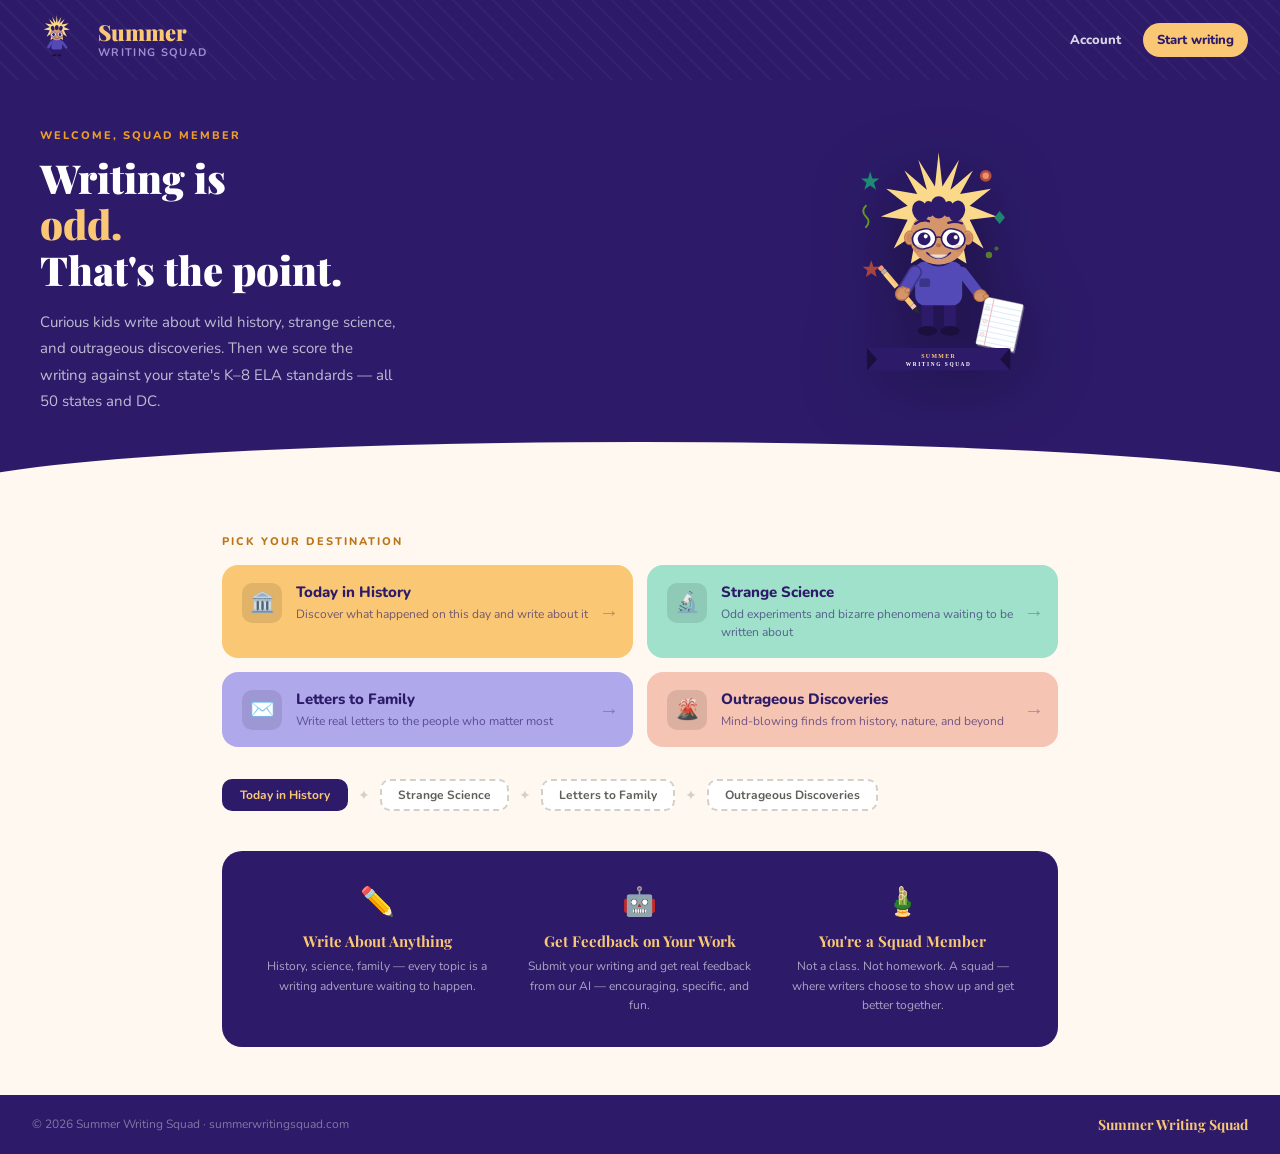
==== index.html @ 01edeeb4 "Add K-8 state ELA writing coach with scoring and subscriptions Rebuild the missing standards compila" ====
<!DOCTYPE html>
<html lang="en">
<head>
  <meta charset="UTF-8">
  <meta name="viewport" content="width=device-width, initial-scale=1.0">
  <title>Summer Writing Squad</title>
  <link href="https://fonts.googleapis.com/css2?family=Playfair+Display:wght@700;900&family=Nunito:wght@400;600;700;800&display=swap" rel="stylesheet">
  <style>

    *, *::before, *::after { box-sizing: border-box; margin: 0; padding: 0; }

    :root {
      --purple-deep:   #2D1B69;
      --purple-mid:    #534AB7;
      --purple-dark:   #3C3489;
      --purple-darker: #1a0f3d;
      --gold-light:    #FAD98A;
      --gold-mid:      #FAC775;
      --gold-dark:     #EF9F27;
      --gold-deeper:   #BA7517;
      --teal:          #9FE1CB;
      --coral:         #F5C4B3;
      --page-bg:       #FFF8F0;
      --border:        #D3D1C7;
    }

    html { scroll-behavior: smooth; }

    body {
      font-family: 'Nunito', sans-serif;
      background: var(--page-bg);
      min-height: 100vh;
      color: var(--purple-deep);
    }

    /* HEADER */
    header {
      background: var(--purple-deep);
      padding: 0 2rem;
      display: flex;
      align-items: center;
      justify-content: space-between;
      height: 80px;
      position: sticky;
      top: 0;
      z-index: 100;
      overflow: hidden;
    }
    header::before {
      content: '';
      position: absolute;
      inset: 0;
      background: repeating-linear-gradient(45deg, transparent, transparent 12px, rgba(255,255,255,0.03) 12px, rgba(255,255,255,0.03) 14px);
      pointer-events: none;
    }
    .header-brand { display: flex; align-items: center; gap: 14px; z-index: 1; text-decoration: none; }
    .header-logo-wrap { width: 52px; height: 52px; flex-shrink: 0; }
    .brand-name { font-family: 'Playfair Display', serif; font-size: 22px; font-weight: 900; color: var(--gold-mid); line-height: 1.1; }
    .brand-sub { font-size: 11px; font-weight: 700; color: #9F8FD4; letter-spacing: 0.12em; text-transform: uppercase; }
    .header-tagline { font-size: 17px; color: rgba(255,255,255,0.55); font-style: italic; z-index: 1; }
    .header-nav { display: flex; gap: 8px; align-items: center; z-index: 1; flex-wrap: wrap; justify-content: flex-end; }
    .header-nav a { font-size: 13px; font-weight: 800; text-decoration: none; color: rgba(255,255,255,0.82); padding: 8px 14px; border-radius: 999px; }
    .header-nav .btn-gold { background: var(--gold-mid); color: var(--purple-deep); }

    /* HERO */
    .hero { display: grid; grid-template-columns: 1fr 1fr; min-height: 340px; background: var(--purple-deep); position: relative; }
    .hero::after { content: ''; position: absolute; bottom: 0; left: 0; right: 0; height: 52px; background: var(--page-bg); clip-path: ellipse(55% 100% at 50% 100%); }
    .hero-left { padding: 3rem 2rem 5rem 2.5rem; display: flex; flex-direction: column; justify-content: center; }
    .hero-eyebrow { font-size: 11px; font-weight: 800; letter-spacing: 0.18em; color: var(--gold-dark); text-transform: uppercase; margin-bottom: 12px; animation: fadeUp 0.6s ease both; }
    .hero-headline { font-family: 'Playfair Display', serif; font-size: 40px; font-weight: 900; color: #fff; line-height: 1.15; margin-bottom: 16px; animation: fadeUp 0.6s 0.1s ease both; }
    .hero-headline span { color: var(--gold-mid); }
    .hero-body { font-size: 15px; color: rgba(255,255,255,0.7); line-height: 1.75; max-width: 360px; animation: fadeUp 0.6s 0.2s ease both; }
    .hero-right { display: flex; align-items: center; justify-content: center; padding: 2rem 2rem 5rem 0; }
    .hero-logo-big { width: 230px; height: 230px; filter: drop-shadow(0 10px 36px rgba(0,0,0,0.4)); animation: float 4s ease-in-out infinite, fadeIn 0.8s 0.3s ease both; }

    @keyframes float { 0%, 100% { transform: translateY(0px); } 50% { transform: translateY(-12px); } }
    @keyframes fadeUp { from { opacity: 0; transform: translateY(16px); } to { opacity: 1; transform: translateY(0); } }
    @keyframes fadeIn { from { opacity: 0; } to { opacity: 1; } }

    /* DESTINATION BUTTONS */
    .nav-section { padding: 2.5rem 2rem 0; max-width: 900px; margin: 0 auto; }
    .nav-label { font-size: 11px; font-weight: 800; letter-spacing: 0.18em; color: var(--gold-deeper); text-transform: uppercase; margin-bottom: 1rem; }
    .nav-grid { display: grid; grid-template-columns: repeat(2, 1fr); gap: 14px; }
    .nav-btn { display: flex; align-items: flex-start; gap: 14px; padding: 1.1rem 2.5rem 1.1rem 1.25rem; border-radius: 16px; border: none; cursor: pointer; text-align: left; transition: transform 0.15s ease, box-shadow 0.15s ease; position: relative; overflow: hidden; text-decoration: none; }
    .nav-btn:hover { transform: translateY(-4px); box-shadow: 0 10px 28px rgba(0,0,0,0.13); }
    .nav-btn:active { transform: translateY(-1px); }
    .btn-history     { background: var(--gold-mid); }
    .btn-science     { background: var(--teal); }
    .btn-letters     { background: #AFA9EC; }
    .btn-discoveries { background: var(--coral); }
    .btn-icon { width: 40px; height: 40px; border-radius: 10px; display: flex; align-items: center; justify-content: center; flex-shrink: 0; font-size: 20px; background: rgba(0,0,0,0.1); }
    .btn-title { font-size: 15px; font-weight: 800; color: var(--purple-deep); line-height: 1.2; margin-bottom: 4px; }
    .btn-desc { font-size: 12px; color: rgba(45,27,105,0.65); line-height: 1.5; }
    .btn-arrow { position: absolute; right: 14px; top: 50%; transform: translateY(-50%); font-size: 20px; color: rgba(45,27,105,0.35); transition: right 0.15s ease, color 0.15s ease; }
    .nav-btn:hover .btn-arrow { right: 10px; color: rgba(45,27,105,0.7); }

    /* TOPIC TAGS */
    .doodle-strip { max-width: 900px; margin: 2rem auto 0; padding: 0 2rem; display: flex; gap: 10px; align-items: center; flex-wrap: wrap; }
    .doodle-tag { background: white; border: 2px dashed var(--border); border-radius: 10px; padding: 6px 16px; font-size: 12px; font-weight: 700; color: #5F5E5A; white-space: nowrap; cursor: pointer; transition: all 0.15s ease; text-decoration: none; }
    .doodle-tag:hover, .doodle-tag.active { background: var(--purple-deep); color: var(--gold-mid); border-color: var(--purple-deep); }
    .doodle-divider { font-size: 14px; color: var(--border); flex-shrink: 0; }

    /* ABOUT STRIP */
    .about-strip { max-width: 900px; margin: 2.5rem auto 0; padding: 0 2rem; }
    .about-card { background: var(--purple-deep); border-radius: 20px; padding: 2rem 2.5rem; display: grid; grid-template-columns: 1fr 1fr 1fr; gap: 2rem; }
    .about-item { text-align: center; }
    .about-icon { font-size: 28px; margin-bottom: 10px; }
    .about-title { font-family: 'Playfair Display', serif; font-size: 15px; font-weight: 700; color: var(--gold-mid); margin-bottom: 6px; }
    .about-desc { font-size: 12px; color: rgba(255,255,255,0.6); line-height: 1.6; }

    /* FOOTER */
    footer { margin-top: 3rem; background: var(--purple-deep); padding: 1.25rem 2rem; display: flex; align-items: center; justify-content: space-between; flex-wrap: wrap; gap: 8px; }
    .footer-text { font-size: 12px; color: rgba(255,255,255,0.4); }
    .footer-brand { font-family: 'Playfair Display', serif; font-size: 14px; color: var(--gold-mid); font-weight: 700; }

    /* RESPONSIVE */
    @media (max-width: 640px) {
      .hero { grid-template-columns: 1fr; }
      .hero-right { display: none; }
      .hero-headline { font-size: 30px; }
      .nav-grid { grid-template-columns: 1fr; }
      .about-card { grid-template-columns: 1fr; gap: 1.5rem; }
      .header-tagline { display: none; }
      .header-nav a:not(.btn-gold) { display: none; }
    }

  </style>
</head>
<body>

  <!-- HEADER -->
  <header>
    <a class="header-brand" href="index.html">
      <div class="header-logo-wrap">
        <svg viewBox="0 0 320 430" xmlns="http://www.w3.org/2000/svg" width="52" height="52">
          <polygon points="150,8 157,72 188,22 172,78 214,42 190,86 248,76 208,108 258,128 208,134 234,188 192,160 202,216 150,184 98,216 108,160 66,188 92,134 42,128 92,108 52,76 110,86 86,42 128,78 112,22 143,72" fill="#FAD98A"/>
          <rect x="118" y="286" width="22" height="54" rx="10" fill="#2D1B69"/>
          <rect x="160" y="286" width="22" height="54" rx="10" fill="#2D1B69"/>
          <ellipse cx="129" cy="342" rx="18" ry="9" fill="#1a0f3d"/>
          <ellipse cx="171" cy="342" rx="18" ry="9" fill="#1a0f3d"/>
          <rect x="106" y="212" width="88" height="82" rx="18" fill="#534AB7"/>
          <line x1="106" y1="232" x2="82" y2="272" stroke="#3C3489" stroke-width="26" stroke-linecap="round"/>
          <line x1="106" y1="232" x2="82" y2="272" stroke="#534AB7" stroke-width="20" stroke-linecap="round"/>
          <line x1="194" y1="232" x2="228" y2="276" stroke="#534AB7" stroke-width="20" stroke-linecap="round"/>
          <ellipse cx="150" cy="166" rx="54" ry="52" fill="#D4956A"/>
          <ellipse cx="116" cy="118" rx="15" ry="20" fill="#2D1B69" transform="rotate(-18 116 118)"/>
          <ellipse cx="150" cy="111" rx="16" ry="21" fill="#2D1B69"/>
          <ellipse cx="184" cy="118" rx="15" ry="20" fill="#2D1B69" transform="rotate(18 184 118)"/>
          <g transform="rotate(-13 122 166)"><rect x="100" y="152" width="44" height="36" rx="18" fill="white" stroke="#2D1B69" stroke-width="3"/><circle cx="122" cy="170" r="12" fill="#2D1B69"/></g>
          <g transform="rotate(13 178 166)"><rect x="156" y="152" width="44" height="36" rx="18" fill="white" stroke="#2D1B69" stroke-width="3"/><circle cx="178" cy="170" r="12" fill="#2D1B69"/></g>
          <path d="M128 196 Q150 216 172 196" stroke="#2D1B69" stroke-width="3" fill="none" stroke-linecap="round"/>
        </svg>
      </div>
      <div>
        <div class="brand-name"><span style="color:#FAC775;">Summer</span></div>
        <div class="brand-sub">Writing Squad</div>
      </div>
    </a>
    <nav class="header-nav">
      <a href="account.html">Account</a>
      <a class="btn-gold" href="write.html">Start writing</a>
    </nav>
  </header>

  <!-- HERO -->
  <section class="hero">
    <div class="hero-left">
      <div class="hero-eyebrow">Welcome, squad member</div>
      <h1 class="hero-headline">Writing is<br><span>odd.</span><br>That's the point.</h1>
      <p class="hero-body">Curious kids write about wild history, strange science, and outrageous discoveries. Then we score the writing against your state's K–8 ELA standards — all 50 states and DC.</p>
    </div>
    <div class="hero-right">
      <svg class="hero-logo-big" viewBox="0 0 320 430" xmlns="http://www.w3.org/2000/svg">
        <polygon points="150,8 157,72 188,22 172,78 214,42 190,86 248,76 208,108 258,128 208,134 234,188 192,160 202,216 150,184 98,216 108,160 66,188 92,134 42,128 92,108 52,76 110,86 86,42 128,78 112,22 143,72" fill="#FAD98A"/>
        <polygon points="22,44 26,57 39,57 29,65 33,78 22,70 11,78 15,65 5,57 18,57" fill="#1D9E75" opacity="0.85"/>
        <circle cx="238" cy="52" r="11" fill="#D85A30" opacity="0.8"/>
        <circle cx="238" cy="52" r="6" fill="#F0997B" opacity="0.9"/>
        <path d="M14,148 Q24,138 14,128 Q4,118 14,108" stroke="#639922" stroke-width="3.5" fill="none" stroke-linecap="round"/>
        <polygon points="264,118 274,130 264,142 254,130" fill="#1D9E75" opacity="0.8"/>
        <circle cx="244" cy="200" r="6" fill="#639922" opacity="0.8"/>
        <circle cx="258" cy="188" r="4" fill="#639922" opacity="0.6"/>
        <polygon points="24,210 28,222 40,222 31,229 34,241 24,234 14,241 17,229 8,222 20,222" fill="#D85A30" opacity="0.7"/>
        <rect x="118" y="286" width="22" height="54" rx="10" fill="#2D1B69"/>
        <rect x="160" y="286" width="22" height="54" rx="10" fill="#2D1B69"/>
        <ellipse cx="129" cy="342" rx="18" ry="9" fill="#1a0f3d"/>
        <ellipse cx="171" cy="342" rx="18" ry="9" fill="#1a0f3d"/>
        <rect x="106" y="212" width="88" height="82" rx="18" fill="#534AB7"/>
        <path d="M130 214 Q150 226 170 214" stroke="#2D1B69" stroke-width="3" fill="none" stroke-linecap="round"/>
        <rect x="114" y="244" width="20" height="16" rx="4" fill="#3C3489"/>
        <line x1="106" y1="232" x2="82" y2="272" stroke="#3C3489" stroke-width="26" stroke-linecap="round"/>
        <line x1="106" y1="232" x2="82" y2="272" stroke="#534AB7" stroke-width="20" stroke-linecap="round"/>
        <g transform="translate(82, 272) rotate(-40)">
          <rect x="-5" y="-66" width="10" height="9" rx="3" fill="#F0997B"/>
          <rect x="-5" y="-57" width="10" height="7" rx="1" fill="#B4B2A9"/>
          <rect x="-5" y="-50" width="10" height="34" rx="1" fill="#FAC775"/>
          <rect x="-3.5" y="-48" width="3" height="30" rx="1.5" fill="white" opacity="0.25"/>
          <rect x="-5" y="12" width="10" height="16" rx="1" fill="#FAC775"/>
          <rect x="-5" y="28" width="10" height="8" rx="1" fill="#F5C4B3"/>
          <polygon points="-5,36 5,36 0,50" fill="#2C2C2A"/>
        </g>
        <g transform="translate(82, 272) rotate(-40)">
          <ellipse cx="0" cy="0" rx="13" ry="12" fill="#D4956A" stroke="#B87040" stroke-width="2.5"/>
          <path d="M-8 -6 Q0 -11 8 -6" stroke="#B87040" stroke-width="1.5" fill="none" stroke-linecap="round" opacity="0.6"/>
          <ellipse cx="11" cy="2" rx="5" ry="4" fill="#D4956A" stroke="#B87040" stroke-width="1.5"/>
        </g>
        <line x1="194" y1="232" x2="228" y2="276" stroke="#534AB7" stroke-width="20" stroke-linecap="round"/>
        <g transform="translate(238, 278) rotate(12)">
          <rect x="3" y="3" width="72" height="90" rx="2" fill="#C8C8C8" opacity="0.35"/>
          <rect x="0" y="0" width="72" height="90" rx="2" fill="white" stroke="#D3D1C7" stroke-width="0.8"/>
          <line x1="16" y1="0" x2="16" y2="90" stroke="#F4A0B0" stroke-width="1.4"/>
          <line x1="0" y1="13" x2="72" y2="13" stroke="#B5D4F4" stroke-width="0.85"/>
          <line x1="0" y1="23" x2="72" y2="23" stroke="#B5D4F4" stroke-width="0.85"/>
          <line x1="0" y1="33" x2="72" y2="33" stroke="#B5D4F4" stroke-width="0.85"/>
          <line x1="0" y1="43" x2="72" y2="43" stroke="#B5D4F4" stroke-width="0.85"/>
          <line x1="0" y1="53" x2="72" y2="53" stroke="#B5D4F4" stroke-width="0.85"/>
          <line x1="0" y1="63" x2="72" y2="63" stroke="#B5D4F4" stroke-width="0.85"/>
          <line x1="0" y1="73" x2="72" y2="73" stroke="#B5D4F4" stroke-width="0.85"/>
          <line x1="0" y1="83" x2="72" y2="83" stroke="#B5D4F4" stroke-width="0.85"/>
          <circle cx="8" cy="20" r="4" fill="#F1EFE8" stroke="#D3D1C7" stroke-width="0.8"/>
          <circle cx="8" cy="45" r="4" fill="#F1EFE8" stroke="#D3D1C7" stroke-width="0.8"/>
          <circle cx="8" cy="70" r="4" fill="#F1EFE8" stroke="#D3D1C7" stroke-width="0.8"/>
        </g>
        <g transform="translate(228, 276) rotate(-10)">
          <ellipse cx="0" cy="0" rx="12" ry="11" fill="#D4956A" stroke="#B87040" stroke-width="2"/>
          <path d="M-7 -5 Q0 -10 7 -5" stroke="#B87040" stroke-width="1.2" fill="none" stroke-linecap="round" opacity="0.55"/>
          <ellipse cx="10" cy="3" rx="5" ry="4" fill="#D4956A" stroke="#B87040" stroke-width="1.5"/>
        </g>
        <ellipse cx="150" cy="166" rx="54" ry="52" fill="#D4956A"/>
        <ellipse cx="96" cy="168" rx="10" ry="13" fill="#D4956A" stroke="#B87040" stroke-width="1.5"/>
        <ellipse cx="96" cy="168" rx="6" ry="8" fill="#C07850" opacity="0.5"/>
        <ellipse cx="204" cy="168" rx="10" ry="13" fill="#D4956A" stroke="#B87040" stroke-width="1.5"/>
        <ellipse cx="204" cy="168" rx="6" ry="8" fill="#C07850" opacity="0.5"/>
        <ellipse cx="116" cy="118" rx="15" ry="20" fill="#2D1B69" transform="rotate(-18 116 118)"/>
        <ellipse cx="150" cy="111" rx="16" ry="21" fill="#2D1B69"/>
        <ellipse cx="184" cy="118" rx="15" ry="20" fill="#2D1B69" transform="rotate(18 184 118)"/>
        <ellipse cx="132" cy="114" rx="10" ry="15" fill="#2D1B69" transform="rotate(-8 132 114)"/>
        <ellipse cx="168" cy="114" rx="10" ry="15" fill="#2D1B69" transform="rotate(8 168 114)"/>
        <path d="M106 142 Q120 132 132 137" stroke="#2D1B69" stroke-width="4" fill="none" stroke-linecap="round"/>
        <path d="M168 140 Q182 136 194 141" stroke="#2D1B69" stroke-width="4" fill="none" stroke-linecap="round"/>
        <g transform="rotate(-13 122 166)">
          <rect x="100" y="152" width="44" height="36" rx="18" fill="white" stroke="#2D1B69" stroke-width="3"/>
          <circle cx="122" cy="170" r="12" fill="#2D1B69"/>
          <circle cx="126" cy="166" r="3.8" fill="white"/>
        </g>
        <g transform="rotate(13 178 166)">
          <rect x="156" y="152" width="44" height="36" rx="18" fill="white" stroke="#2D1B69" stroke-width="3"/>
          <circle cx="178" cy="170" r="12" fill="#2D1B69"/>
          <circle cx="182" cy="166" r="3.8" fill="white"/>
        </g>
        <path d="M144 168 Q150 165 156 168" stroke="#2D1B69" stroke-width="2.8" fill="none"/>
        <ellipse cx="150" cy="182" rx="5" ry="4" fill="#B87040"/>
        <path d="M128 196 Q150 216 172 196" stroke="#2D1B69" stroke-width="3" fill="none" stroke-linecap="round"/>
        <path d="M132 199 Q150 214 168 199" fill="white" opacity="0.7"/>
        <ellipse cx="112" cy="188" rx="10" ry="7" fill="#C07850" opacity="0.3"/>
        <ellipse cx="188" cy="188" rx="10" ry="7" fill="#C07850" opacity="0.3"/>
        <rect x="16" y="374" width="268" height="42" rx="5" fill="#2D1B69"/>
        <polygon points="16,374 35,395 16,416" fill="#1a0f3d"/>
        <polygon points="284,374 265,395 284,416" fill="#1a0f3d"/>
        <text text-anchor="middle" font-family="Georgia, serif" font-size="11" font-weight="700" letter-spacing="2.5">
          <tspan x="150" y="392" fill="#FAC775">SUMMER</tspan>
        </text>
        <text x="150" y="408" text-anchor="middle" font-family="Georgia, serif" font-size="10" font-weight="700" fill="white" letter-spacing="3">WRITING SQUAD</text>
      </svg>
    </div>
  </section>

  <!-- DESTINATION BUTTONS -->
  <section class="nav-section">
    <div class="nav-label">Pick your destination</div>
    <div class="nav-grid">

      <a href="history.html" class="nav-btn btn-history">
        <div class="btn-icon">&#127963;&#65039;</div>
        <div>
          <div class="btn-title">Today in History</div>
          <div class="btn-desc">Discover what happened on this day and write about it</div>
        </div>
        <span class="btn-arrow">&#8594;</span>
      </a>

      <a href="science.html" class="nav-btn btn-science">
        <div class="btn-icon">&#128300;</div>
        <div>
          <div class="btn-title">Strange Science</div>
          <div class="btn-desc">Odd experiments and bizarre phenomena waiting to be written about</div>
        </div>
        <span class="btn-arrow">&#8594;</span>
      </a>

      <a href="letters.html" class="nav-btn btn-letters">
        <div class="btn-icon">&#9993;&#65039;</div>
        <div>
          <div class="btn-title">Letters to Family</div>
          <div class="btn-desc">Write real letters to the people who matter most</div>
        </div>
        <span class="btn-arrow">&#8594;</span>
      </a>

      <a href="discoveries.html" class="nav-btn btn-discoveries">
        <div class="btn-icon">&#127755;</div>
        <div>
          <div class="btn-title">Outrageous Discoveries</div>
          <div class="btn-desc">Mind-blowing finds from history, nature, and beyond</div>
        </div>
        <span class="btn-arrow">&#8594;</span>
      </a>

    </div>
  </section>

  <!-- TOPIC TAGS -->
  <div class="doodle-strip">
    <a class="doodle-tag active" href="history.html">Today in History</a>
    <div class="doodle-divider">&#10022;</div>
    <a class="doodle-tag" href="science.html">Strange Science</a>
    <div class="doodle-divider">&#10022;</div>
    <a class="doodle-tag" href="letters.html">Letters to Family</a>
    <div class="doodle-divider">&#10022;</div>
    <a class="doodle-tag" href="discoveries.html">Outrageous Discoveries</a>
  </div>

  <!-- ABOUT STRIP -->
  <div class="about-strip">
    <div class="about-card">
      <div class="about-item">
        <div class="about-icon">&#9999;&#65039;</div>
        <div class="about-title">Write About Anything</div>
        <div class="about-desc">History, science, family — every topic is a writing adventure waiting to happen.</div>
      </div>
      <div class="about-item">
        <div class="about-icon">&#129302;</div>
        <div class="about-title">Get Feedback on Your Work</div>
        <div class="about-desc">Submit your writing and get real feedback from our AI — encouraging, specific, and fun.</div>
      </div>
      <div class="about-item">
        <div class="about-icon">&#127885;</div>
        <div class="about-title">You're a Squad Member</div>
        <div class="about-desc">Not a class. Not homework. A squad — where writers choose to show up and get better together.</div>
      </div>
    </div>
  </div>

  <!-- FOOTER -->
  <footer>
    <div class="footer-text">&#169; 2026 Summer Writing Squad &middot; summerwritingsquad.com</div>
    <div class="footer-brand"><span style="color:#FAC775;">Summer</span> Writing Squad</div>
  </footer>

  <script>
    document.querySelectorAll('.doodle-tag').forEach(function(tag) {
      tag.addEventListener('click', function() {
        document.querySelectorAll('.doodle-tag').forEach(function(t) { t.classList.remove('active'); });
        tag.classList.add('active');
      });
    });
  </script>

</body>
</html>
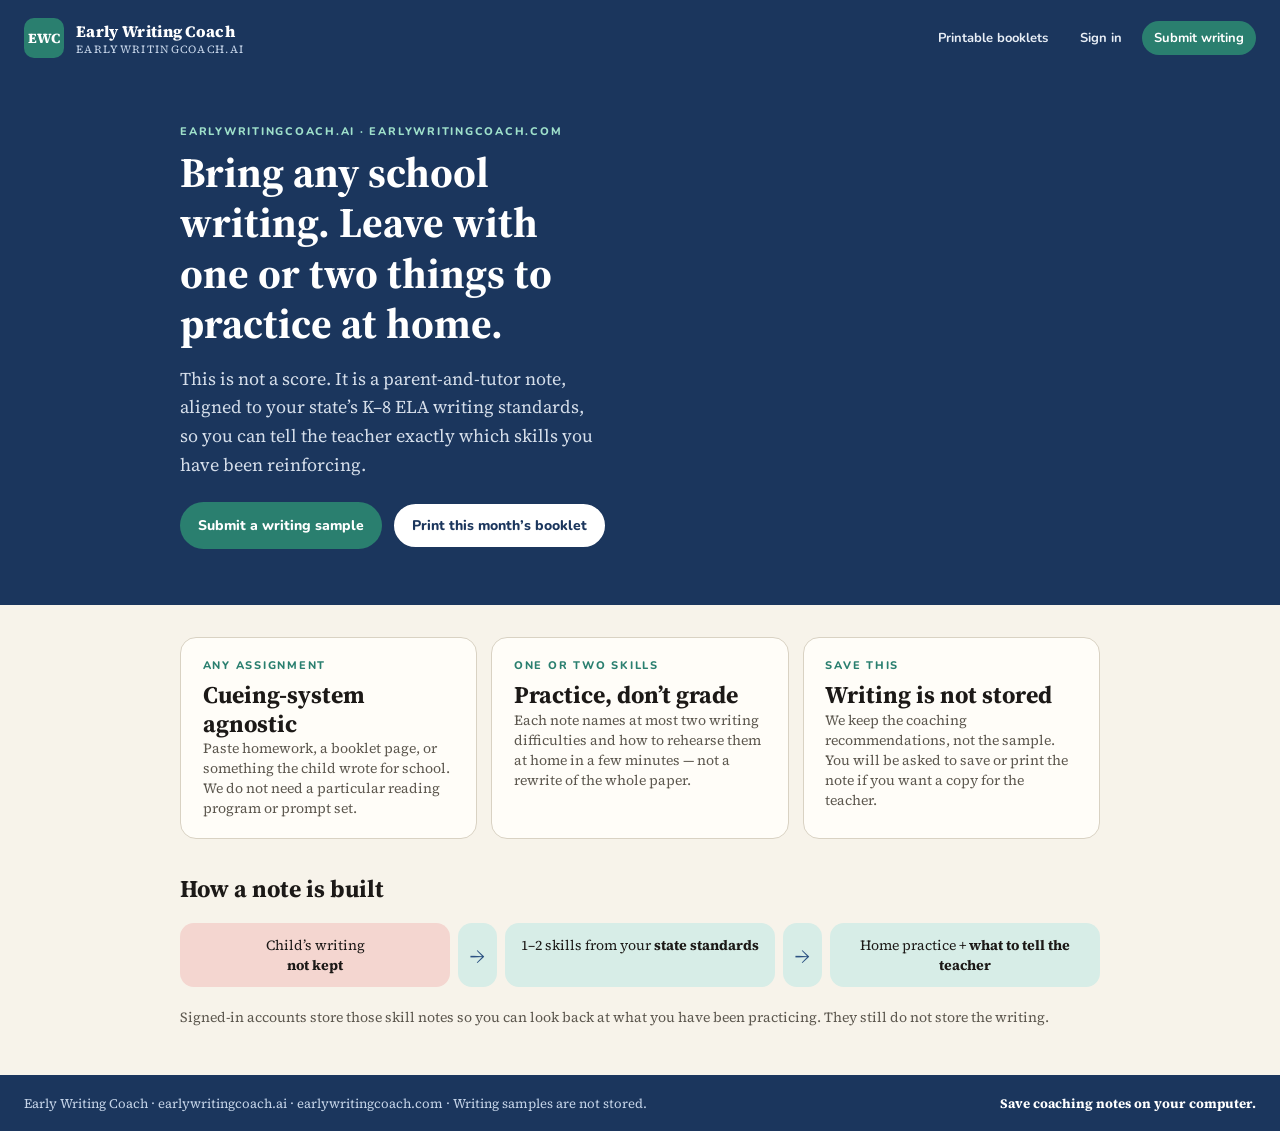
==== commit 7cd0696e: "Rebrand as Early Writing Coach with save cues, no scoring, no stored writing Parents submit any scho" ====
--- a/index.html
+++ b/index.html
@@ -3,357 +3,52 @@
 <head>
   <meta charset="UTF-8">
   <meta name="viewport" content="width=device-width, initial-scale=1.0">
-  <title>Summer Writing Squad</title>
-  <link href="https://fonts.googleapis.com/css2?family=Playfair+Display:wght@700;900&family=Nunito:wght@400;600;700;800&display=swap" rel="stylesheet">
-  <style>
-
-    *, *::before, *::after { box-sizing: border-box; margin: 0; padding: 0; }
-
-    :root {
-      --purple-deep:   #2D1B69;
-      --purple-mid:    #534AB7;
-      --purple-dark:   #3C3489;
-      --purple-darker: #1a0f3d;
-      --gold-light:    #FAD98A;
-      --gold-mid:      #FAC775;
-      --gold-dark:     #EF9F27;
-      --gold-deeper:   #BA7517;
-      --teal:          #9FE1CB;
-      --coral:         #F5C4B3;
-      --page-bg:       #FFF8F0;
-      --border:        #D3D1C7;
-    }
-
-    html { scroll-behavior: smooth; }
-
-    body {
-      font-family: 'Nunito', sans-serif;
-      background: var(--page-bg);
-      min-height: 100vh;
-      color: var(--purple-deep);
-    }
-
-    /* HEADER */
-    header {
-      background: var(--purple-deep);
-      padding: 0 2rem;
-      display: flex;
-      align-items: center;
-      justify-content: space-between;
-      height: 80px;
-      position: sticky;
-      top: 0;
-      z-index: 100;
-      overflow: hidden;
-    }
-    header::before {
-      content: '';
-      position: absolute;
-      inset: 0;
-      background: repeating-linear-gradient(45deg, transparent, transparent 12px, rgba(255,255,255,0.03) 12px, rgba(255,255,255,0.03) 14px);
-      pointer-events: none;
-    }
-    .header-brand { display: flex; align-items: center; gap: 14px; z-index: 1; text-decoration: none; }
-    .header-logo-wrap { width: 52px; height: 52px; flex-shrink: 0; }
-    .brand-name { font-family: 'Playfair Display', serif; font-size: 22px; font-weight: 900; color: var(--gold-mid); line-height: 1.1; }
-    .brand-sub { font-size: 11px; font-weight: 700; color: #9F8FD4; letter-spacing: 0.12em; text-transform: uppercase; }
-    .header-tagline { font-size: 17px; color: rgba(255,255,255,0.55); font-style: italic; z-index: 1; }
-    .header-nav { display: flex; gap: 8px; align-items: center; z-index: 1; flex-wrap: wrap; justify-content: flex-end; }
-    .header-nav a { font-size: 13px; font-weight: 800; text-decoration: none; color: rgba(255,255,255,0.82); padding: 8px 14px; border-radius: 999px; }
-    .header-nav .btn-gold { background: var(--gold-mid); color: var(--purple-deep); }
-
-    /* HERO */
-    .hero { display: grid; grid-template-columns: 1fr 1fr; min-height: 340px; background: var(--purple-deep); position: relative; }
-    .hero::after { content: ''; position: absolute; bottom: 0; left: 0; right: 0; height: 52px; background: var(--page-bg); clip-path: ellipse(55% 100% at 50% 100%); }
-    .hero-left { padding: 3rem 2rem 5rem 2.5rem; display: flex; flex-direction: column; justify-content: center; }
-    .hero-eyebrow { font-size: 11px; font-weight: 800; letter-spacing: 0.18em; color: var(--gold-dark); text-transform: uppercase; margin-bottom: 12px; animation: fadeUp 0.6s ease both; }
-    .hero-headline { font-family: 'Playfair Display', serif; font-size: 40px; font-weight: 900; color: #fff; line-height: 1.15; margin-bottom: 16px; animation: fadeUp 0.6s 0.1s ease both; }
-    .hero-headline span { color: var(--gold-mid); }
-    .hero-body { font-size: 15px; color: rgba(255,255,255,0.7); line-height: 1.75; max-width: 360px; animation: fadeUp 0.6s 0.2s ease both; }
-    .hero-right { display: flex; align-items: center; justify-content: center; padding: 2rem 2rem 5rem 0; }
-    .hero-logo-big { width: 230px; height: 230px; filter: drop-shadow(0 10px 36px rgba(0,0,0,0.4)); animation: float 4s ease-in-out infinite, fadeIn 0.8s 0.3s ease both; }
-
-    @keyframes float { 0%, 100% { transform: translateY(0px); } 50% { transform: translateY(-12px); } }
-    @keyframes fadeUp { from { opacity: 0; transform: translateY(16px); } to { opacity: 1; transform: translateY(0); } }
-    @keyframes fadeIn { from { opacity: 0; } to { opacity: 1; } }
-
-    /* DESTINATION BUTTONS */
-    .nav-section { padding: 2.5rem 2rem 0; max-width: 900px; margin: 0 auto; }
-    .nav-label { font-size: 11px; font-weight: 800; letter-spacing: 0.18em; color: var(--gold-deeper); text-transform: uppercase; margin-bottom: 1rem; }
-    .nav-grid { display: grid; grid-template-columns: repeat(2, 1fr); gap: 14px; }
-    .nav-btn { display: flex; align-items: flex-start; gap: 14px; padding: 1.1rem 2.5rem 1.1rem 1.25rem; border-radius: 16px; border: none; cursor: pointer; text-align: left; transition: transform 0.15s ease, box-shadow 0.15s ease; position: relative; overflow: hidden; text-decoration: none; }
-    .nav-btn:hover { transform: translateY(-4px); box-shadow: 0 10px 28px rgba(0,0,0,0.13); }
-    .nav-btn:active { transform: translateY(-1px); }
-    .btn-history     { background: var(--gold-mid); }
-    .btn-science     { background: var(--teal); }
-    .btn-letters     { background: #AFA9EC; }
-    .btn-discoveries { background: var(--coral); }
-    .btn-icon { width: 40px; height: 40px; border-radius: 10px; display: flex; align-items: center; justify-content: center; flex-shrink: 0; font-size: 20px; background: rgba(0,0,0,0.1); }
-    .btn-title { font-size: 15px; font-weight: 800; color: var(--purple-deep); line-height: 1.2; margin-bottom: 4px; }
-    .btn-desc { font-size: 12px; color: rgba(45,27,105,0.65); line-height: 1.5; }
-    .btn-arrow { position: absolute; right: 14px; top: 50%; transform: translateY(-50%); font-size: 20px; color: rgba(45,27,105,0.35); transition: right 0.15s ease, color 0.15s ease; }
-    .nav-btn:hover .btn-arrow { right: 10px; color: rgba(45,27,105,0.7); }
-
-    /* TOPIC TAGS */
-    .doodle-strip { max-width: 900px; margin: 2rem auto 0; padding: 0 2rem; display: flex; gap: 10px; align-items: center; flex-wrap: wrap; }
-    .doodle-tag { background: white; border: 2px dashed var(--border); border-radius: 10px; padding: 6px 16px; font-size: 12px; font-weight: 700; color: #5F5E5A; white-space: nowrap; cursor: pointer; transition: all 0.15s ease; text-decoration: none; }
-    .doodle-tag:hover, .doodle-tag.active { background: var(--purple-deep); color: var(--gold-mid); border-color: var(--purple-deep); }
-    .doodle-divider { font-size: 14px; color: var(--border); flex-shrink: 0; }
-
-    /* ABOUT STRIP */
-    .about-strip { max-width: 900px; margin: 2.5rem auto 0; padding: 0 2rem; }
-    .about-card { background: var(--purple-deep); border-radius: 20px; padding: 2rem 2.5rem; display: grid; grid-template-columns: 1fr 1fr 1fr; gap: 2rem; }
-    .about-item { text-align: center; }
-    .about-icon { font-size: 28px; margin-bottom: 10px; }
-    .about-title { font-family: 'Playfair Display', serif; font-size: 15px; font-weight: 700; color: var(--gold-mid); margin-bottom: 6px; }
-    .about-desc { font-size: 12px; color: rgba(255,255,255,0.6); line-height: 1.6; }
-
-    /* FOOTER */
-    footer { margin-top: 3rem; background: var(--purple-deep); padding: 1.25rem 2rem; display: flex; align-items: center; justify-content: space-between; flex-wrap: wrap; gap: 8px; }
-    .footer-text { font-size: 12px; color: rgba(255,255,255,0.4); }
-    .footer-brand { font-family: 'Playfair Display', serif; font-size: 14px; color: var(--gold-mid); font-weight: 700; }
-
-    /* RESPONSIVE */
-    @media (max-width: 640px) {
-      .hero { grid-template-columns: 1fr; }
-      .hero-right { display: none; }
-      .hero-headline { font-size: 30px; }
-      .nav-grid { grid-template-columns: 1fr; }
-      .about-card { grid-template-columns: 1fr; gap: 1.5rem; }
-      .header-tagline { display: none; }
-      .header-nav a:not(.btn-gold) { display: none; }
-    }
-
-  </style>
+  <title>Early Writing Coach</title>
+  <link href="https://fonts.googleapis.com/css2?family=Nunito:wght@600;700;800&family=Source+Serif+4:wght@600;700&display=swap" rel="stylesheet">
+  <link rel="stylesheet" href="assets/coach.css">
 </head>
 <body>
-
-  <!-- HEADER -->
-  <header>
-    <a class="header-brand" href="index.html">
-      <div class="header-logo-wrap">
-        <svg viewBox="0 0 320 430" xmlns="http://www.w3.org/2000/svg" width="52" height="52">
-          <polygon points="150,8 157,72 188,22 172,78 214,42 190,86 248,76 208,108 258,128 208,134 234,188 192,160 202,216 150,184 98,216 108,160 66,188 92,134 42,128 92,108 52,76 110,86 86,42 128,78 112,22 143,72" fill="#FAD98A"/>
-          <rect x="118" y="286" width="22" height="54" rx="10" fill="#2D1B69"/>
-          <rect x="160" y="286" width="22" height="54" rx="10" fill="#2D1B69"/>
-          <ellipse cx="129" cy="342" rx="18" ry="9" fill="#1a0f3d"/>
-          <ellipse cx="171" cy="342" rx="18" ry="9" fill="#1a0f3d"/>
-          <rect x="106" y="212" width="88" height="82" rx="18" fill="#534AB7"/>
-          <line x1="106" y1="232" x2="82" y2="272" stroke="#3C3489" stroke-width="26" stroke-linecap="round"/>
-          <line x1="106" y1="232" x2="82" y2="272" stroke="#534AB7" stroke-width="20" stroke-linecap="round"/>
-          <line x1="194" y1="232" x2="228" y2="276" stroke="#534AB7" stroke-width="20" stroke-linecap="round"/>
-          <ellipse cx="150" cy="166" rx="54" ry="52" fill="#D4956A"/>
-          <ellipse cx="116" cy="118" rx="15" ry="20" fill="#2D1B69" transform="rotate(-18 116 118)"/>
-          <ellipse cx="150" cy="111" rx="16" ry="21" fill="#2D1B69"/>
-          <ellipse cx="184" cy="118" rx="15" ry="20" fill="#2D1B69" transform="rotate(18 184 118)"/>
-          <g transform="rotate(-13 122 166)"><rect x="100" y="152" width="44" height="36" rx="18" fill="white" stroke="#2D1B69" stroke-width="3"/><circle cx="122" cy="170" r="12" fill="#2D1B69"/></g>
-          <g transform="rotate(13 178 166)"><rect x="156" y="152" width="44" height="36" rx="18" fill="white" stroke="#2D1B69" stroke-width="3"/><circle cx="178" cy="170" r="12" fill="#2D1B69"/></g>
-          <path d="M128 196 Q150 216 172 196" stroke="#2D1B69" stroke-width="3" fill="none" stroke-linecap="round"/>
-        </svg>
+  <header class="site-header" id="site-header"></header>
+  <section class="hero">
+    <div class="wrap">
+      <div class="kicker" style="color:#9FE1CB">earlywritingcoach.ai · earlywritingcoach.com</div>
+      <h1>Bring any school writing. Leave with one or two things to practice at home.</h1>
+      <p>This is not a score. It is a parent-and-tutor note, aligned to your state’s K–8 ELA writing standards, so you can tell the teacher exactly which skills you have been reinforcing.</p>
+      <div class="hero-actions">
+        <a class="btn btn-leaf" href="write.html">Submit a writing sample</a>
+        <a class="btn btn-secondary" href="booklets.html">Print this month’s booklet</a>
       </div>
-      <div>
-        <div class="brand-name"><span style="color:#FAC775;">Summer</span></div>
-        <div class="brand-sub">Writing Squad</div>
-      </div>
-    </a>
-    <nav class="header-nav">
-      <a href="account.html">Account</a>
-      <a class="btn-gold" href="write.html">Start writing</a>
-    </nav>
-  </header>
-
-  <!-- HERO -->
-  <section class="hero">
-    <div class="hero-left">
-      <div class="hero-eyebrow">Welcome, squad member</div>
-      <h1 class="hero-headline">Writing is<br><span>odd.</span><br>That's the point.</h1>
-      <p class="hero-body">Curious kids write about wild history, strange science, and outrageous discoveries. Then we score the writing against your state's K–8 ELA standards — all 50 states and DC.</p>
-    </div>
-    <div class="hero-right">
-      <svg class="hero-logo-big" viewBox="0 0 320 430" xmlns="http://www.w3.org/2000/svg">
-        <polygon points="150,8 157,72 188,22 172,78 214,42 190,86 248,76 208,108 258,128 208,134 234,188 192,160 202,216 150,184 98,216 108,160 66,188 92,134 42,128 92,108 52,76 110,86 86,42 128,78 112,22 143,72" fill="#FAD98A"/>
-        <polygon points="22,44 26,57 39,57 29,65 33,78 22,70 11,78 15,65 5,57 18,57" fill="#1D9E75" opacity="0.85"/>
-        <circle cx="238" cy="52" r="11" fill="#D85A30" opacity="0.8"/>
-        <circle cx="238" cy="52" r="6" fill="#F0997B" opacity="0.9"/>
-        <path d="M14,148 Q24,138 14,128 Q4,118 14,108" stroke="#639922" stroke-width="3.5" fill="none" stroke-linecap="round"/>
-        <polygon points="264,118 274,130 264,142 254,130" fill="#1D9E75" opacity="0.8"/>
-        <circle cx="244" cy="200" r="6" fill="#639922" opacity="0.8"/>
-        <circle cx="258" cy="188" r="4" fill="#639922" opacity="0.6"/>
-        <polygon points="24,210 28,222 40,222 31,229 34,241 24,234 14,241 17,229 8,222 20,222" fill="#D85A30" opacity="0.7"/>
-        <rect x="118" y="286" width="22" height="54" rx="10" fill="#2D1B69"/>
-        <rect x="160" y="286" width="22" height="54" rx="10" fill="#2D1B69"/>
-        <ellipse cx="129" cy="342" rx="18" ry="9" fill="#1a0f3d"/>
-        <ellipse cx="171" cy="342" rx="18" ry="9" fill="#1a0f3d"/>
-        <rect x="106" y="212" width="88" height="82" rx="18" fill="#534AB7"/>
-        <path d="M130 214 Q150 226 170 214" stroke="#2D1B69" stroke-width="3" fill="none" stroke-linecap="round"/>
-        <rect x="114" y="244" width="20" height="16" rx="4" fill="#3C3489"/>
-        <line x1="106" y1="232" x2="82" y2="272" stroke="#3C3489" stroke-width="26" stroke-linecap="round"/>
-        <line x1="106" y1="232" x2="82" y2="272" stroke="#534AB7" stroke-width="20" stroke-linecap="round"/>
-        <g transform="translate(82, 272) rotate(-40)">
-          <rect x="-5" y="-66" width="10" height="9" rx="3" fill="#F0997B"/>
-          <rect x="-5" y="-57" width="10" height="7" rx="1" fill="#B4B2A9"/>
-          <rect x="-5" y="-50" width="10" height="34" rx="1" fill="#FAC775"/>
-          <rect x="-3.5" y="-48" width="3" height="30" rx="1.5" fill="white" opacity="0.25"/>
-          <rect x="-5" y="12" width="10" height="16" rx="1" fill="#FAC775"/>
-          <rect x="-5" y="28" width="10" height="8" rx="1" fill="#F5C4B3"/>
-          <polygon points="-5,36 5,36 0,50" fill="#2C2C2A"/>
-        </g>
-        <g transform="translate(82, 272) rotate(-40)">
-          <ellipse cx="0" cy="0" rx="13" ry="12" fill="#D4956A" stroke="#B87040" stroke-width="2.5"/>
-          <path d="M-8 -6 Q0 -11 8 -6" stroke="#B87040" stroke-width="1.5" fill="none" stroke-linecap="round" opacity="0.6"/>
-          <ellipse cx="11" cy="2" rx="5" ry="4" fill="#D4956A" stroke="#B87040" stroke-width="1.5"/>
-        </g>
-        <line x1="194" y1="232" x2="228" y2="276" stroke="#534AB7" stroke-width="20" stroke-linecap="round"/>
-        <g transform="translate(238, 278) rotate(12)">
-          <rect x="3" y="3" width="72" height="90" rx="2" fill="#C8C8C8" opacity="0.35"/>
-          <rect x="0" y="0" width="72" height="90" rx="2" fill="white" stroke="#D3D1C7" stroke-width="0.8"/>
-          <line x1="16" y1="0" x2="16" y2="90" stroke="#F4A0B0" stroke-width="1.4"/>
-          <line x1="0" y1="13" x2="72" y2="13" stroke="#B5D4F4" stroke-width="0.85"/>
-          <line x1="0" y1="23" x2="72" y2="23" stroke="#B5D4F4" stroke-width="0.85"/>
-          <line x1="0" y1="33" x2="72" y2="33" stroke="#B5D4F4" stroke-width="0.85"/>
-          <line x1="0" y1="43" x2="72" y2="43" stroke="#B5D4F4" stroke-width="0.85"/>
-          <line x1="0" y1="53" x2="72" y2="53" stroke="#B5D4F4" stroke-width="0.85"/>
-          <line x1="0" y1="63" x2="72" y2="63" stroke="#B5D4F4" stroke-width="0.85"/>
-          <line x1="0" y1="73" x2="72" y2="73" stroke="#B5D4F4" stroke-width="0.85"/>
-          <line x1="0" y1="83" x2="72" y2="83" stroke="#B5D4F4" stroke-width="0.85"/>
-          <circle cx="8" cy="20" r="4" fill="#F1EFE8" stroke="#D3D1C7" stroke-width="0.8"/>
-          <circle cx="8" cy="45" r="4" fill="#F1EFE8" stroke="#D3D1C7" stroke-width="0.8"/>
-          <circle cx="8" cy="70" r="4" fill="#F1EFE8" stroke="#D3D1C7" stroke-width="0.8"/>
-        </g>
-        <g transform="translate(228, 276) rotate(-10)">
-          <ellipse cx="0" cy="0" rx="12" ry="11" fill="#D4956A" stroke="#B87040" stroke-width="2"/>
-          <path d="M-7 -5 Q0 -10 7 -5" stroke="#B87040" stroke-width="1.2" fill="none" stroke-linecap="round" opacity="0.55"/>
-          <ellipse cx="10" cy="3" rx="5" ry="4" fill="#D4956A" stroke="#B87040" stroke-width="1.5"/>
-        </g>
-        <ellipse cx="150" cy="166" rx="54" ry="52" fill="#D4956A"/>
-        <ellipse cx="96" cy="168" rx="10" ry="13" fill="#D4956A" stroke="#B87040" stroke-width="1.5"/>
-        <ellipse cx="96" cy="168" rx="6" ry="8" fill="#C07850" opacity="0.5"/>
-        <ellipse cx="204" cy="168" rx="10" ry="13" fill="#D4956A" stroke="#B87040" stroke-width="1.5"/>
-        <ellipse cx="204" cy="168" rx="6" ry="8" fill="#C07850" opacity="0.5"/>
-        <ellipse cx="116" cy="118" rx="15" ry="20" fill="#2D1B69" transform="rotate(-18 116 118)"/>
-        <ellipse cx="150" cy="111" rx="16" ry="21" fill="#2D1B69"/>
-        <ellipse cx="184" cy="118" rx="15" ry="20" fill="#2D1B69" transform="rotate(18 184 118)"/>
-        <ellipse cx="132" cy="114" rx="10" ry="15" fill="#2D1B69" transform="rotate(-8 132 114)"/>
-        <ellipse cx="168" cy="114" rx="10" ry="15" fill="#2D1B69" transform="rotate(8 168 114)"/>
-        <path d="M106 142 Q120 132 132 137" stroke="#2D1B69" stroke-width="4" fill="none" stroke-linecap="round"/>
-        <path d="M168 140 Q182 136 194 141" stroke="#2D1B69" stroke-width="4" fill="none" stroke-linecap="round"/>
-        <g transform="rotate(-13 122 166)">
-          <rect x="100" y="152" width="44" height="36" rx="18" fill="white" stroke="#2D1B69" stroke-width="3"/>
-          <circle cx="122" cy="170" r="12" fill="#2D1B69"/>
-          <circle cx="126" cy="166" r="3.8" fill="white"/>
-        </g>
-        <g transform="rotate(13 178 166)">
-          <rect x="156" y="152" width="44" height="36" rx="18" fill="white" stroke="#2D1B69" stroke-width="3"/>
-          <circle cx="178" cy="170" r="12" fill="#2D1B69"/>
-          <circle cx="182" cy="166" r="3.8" fill="white"/>
-        </g>
-        <path d="M144 168 Q150 165 156 168" stroke="#2D1B69" stroke-width="2.8" fill="none"/>
-        <ellipse cx="150" cy="182" rx="5" ry="4" fill="#B87040"/>
-        <path d="M128 196 Q150 216 172 196" stroke="#2D1B69" stroke-width="3" fill="none" stroke-linecap="round"/>
-        <path d="M132 199 Q150 214 168 199" fill="white" opacity="0.7"/>
-        <ellipse cx="112" cy="188" rx="10" ry="7" fill="#C07850" opacity="0.3"/>
-        <ellipse cx="188" cy="188" rx="10" ry="7" fill="#C07850" opacity="0.3"/>
-        <rect x="16" y="374" width="268" height="42" rx="5" fill="#2D1B69"/>
-        <polygon points="16,374 35,395 16,416" fill="#1a0f3d"/>
-        <polygon points="284,374 265,395 284,416" fill="#1a0f3d"/>
-        <text text-anchor="middle" font-family="Georgia, serif" font-size="11" font-weight="700" letter-spacing="2.5">
-          <tspan x="150" y="392" fill="#FAC775">SUMMER</tspan>
-        </text>
-        <text x="150" y="408" text-anchor="middle" font-family="Georgia, serif" font-size="10" font-weight="700" fill="white" letter-spacing="3">WRITING SQUAD</text>
-      </svg>
     </div>
   </section>
-
-  <!-- DESTINATION BUTTONS -->
-  <section class="nav-section">
-    <div class="nav-label">Pick your destination</div>
-    <div class="nav-grid">
-
-      <a href="history.html" class="nav-btn btn-history">
-        <div class="btn-icon">&#127963;&#65039;</div>
-        <div>
-          <div class="btn-title">Today in History</div>
-          <div class="btn-desc">Discover what happened on this day and write about it</div>
-        </div>
-        <span class="btn-arrow">&#8594;</span>
-      </a>
-
-      <a href="science.html" class="nav-btn btn-science">
-        <div class="btn-icon">&#128300;</div>
-        <div>
-          <div class="btn-title">Strange Science</div>
-          <div class="btn-desc">Odd experiments and bizarre phenomena waiting to be written about</div>
-        </div>
-        <span class="btn-arrow">&#8594;</span>
-      </a>
-
-      <a href="letters.html" class="nav-btn btn-letters">
-        <div class="btn-icon">&#9993;&#65039;</div>
-        <div>
-          <div class="btn-title">Letters to Family</div>
-          <div class="btn-desc">Write real letters to the people who matter most</div>
-        </div>
-        <span class="btn-arrow">&#8594;</span>
-      </a>
-
-      <a href="discoveries.html" class="nav-btn btn-discoveries">
-        <div class="btn-icon">&#127755;</div>
-        <div>
-          <div class="btn-title">Outrageous Discoveries</div>
-          <div class="btn-desc">Mind-blowing finds from history, nature, and beyond</div>
-        </div>
-        <span class="btn-arrow">&#8594;</span>
-      </a>
-
+  <main class="wrap">
+    <div class="grid grid-3">
+      <article class="card">
+        <div class="kicker">Any assignment</div>
+        <h2>Cueing-system agnostic</h2>
+        <p class="muted">Paste homework, a booklet page, or something the child wrote for school. We do not need a particular reading program or prompt set.</p>
+      </article>
+      <article class="card">
+        <div class="kicker">One or two skills</div>
+        <h2>Practice, don’t grade</h2>
+        <p class="muted">Each note names at most two writing difficulties and how to rehearse them at home in a few minutes — not a rewrite of the whole paper.</p>
+      </article>
+      <article class="card">
+        <div class="kicker">Save this</div>
+        <h2>Writing is not stored</h2>
+        <p class="muted">We keep the coaching recommendations, not the sample. You will be asked to save or print the note if you want a copy for the teacher.</p>
+      </article>
     </div>
-  </section>
-
-  <!-- TOPIC TAGS -->
-  <div class="doodle-strip">
-    <a class="doodle-tag active" href="history.html">Today in History</a>
-    <div class="doodle-divider">&#10022;</div>
-    <a class="doodle-tag" href="science.html">Strange Science</a>
-    <div class="doodle-divider">&#10022;</div>
-    <a class="doodle-tag" href="letters.html">Letters to Family</a>
-    <div class="doodle-divider">&#10022;</div>
-    <a class="doodle-tag" href="discoveries.html">Outrageous Discoveries</a>
-  </div>
-
-  <!-- ABOUT STRIP -->
-  <div class="about-strip">
-    <div class="about-card">
-      <div class="about-item">
-        <div class="about-icon">&#9999;&#65039;</div>
-        <div class="about-title">Write About Anything</div>
-        <div class="about-desc">History, science, family — every topic is a writing adventure waiting to happen.</div>
-      </div>
-      <div class="about-item">
-        <div class="about-icon">&#129302;</div>
-        <div class="about-title">Get Feedback on Your Work</div>
-        <div class="about-desc">Submit your writing and get real feedback from our AI — encouraging, specific, and fun.</div>
-      </div>
-      <div class="about-item">
-        <div class="about-icon">&#127885;</div>
-        <div class="about-title">You're a Squad Member</div>
-        <div class="about-desc">Not a class. Not homework. A squad — where writers choose to show up and get better together.</div>
-      </div>
+    <h2 style="margin:2.2rem 0 12px">How a note is built</h2>
+    <div class="diagram">
+      <div class="gone">Child’s writing<br><strong>not kept</strong></div>
+      <div class="arrow">→</div>
+      <div>1–2 skills from your <strong>state standards</strong></div>
+      <div class="arrow">→</div>
+      <div>Home practice + <strong>what to tell the teacher</strong></div>
     </div>
-  </div>
-
-  <!-- FOOTER -->
-  <footer>
-    <div class="footer-text">&#169; 2026 Summer Writing Squad &middot; summerwritingsquad.com</div>
-    <div class="footer-brand"><span style="color:#FAC775;">Summer</span> Writing Squad</div>
-  </footer>
-
-  <script>
-    document.querySelectorAll('.doodle-tag').forEach(function(tag) {
-      tag.addEventListener('click', function() {
-        document.querySelectorAll('.doodle-tag').forEach(function(t) { t.classList.remove('active'); });
-        tag.classList.add('active');
-      });
-    });
-  </script>
-
+    <p class="muted">Signed-in accounts store those skill notes so you can look back at what you have been practicing. They still do not store the writing.</p>
+  </main>
+  <footer class="site-footer" id="site-footer"></footer>
+  <script src="assets/app.js"></script>
 </body>
 </html>
--- a/assets/coach.css
+++ b/assets/coach.css
@@ -0,0 +1,157 @@
+:root {
+  --navy: #1B365D;
+  --navy-soft: #2C5282;
+  --leaf: #2A7F6F;
+  --leaf-soft: #D7EDE7;
+  --cream: #F7F3EA;
+  --paper: #FFFdf8;
+  --ink: #1C1917;
+  --muted: #5C574E;
+  --line: #D9D2C3;
+  --alert: #8B3A2A;
+  --gold: #C9A227;
+}
+
+*, *::before, *::after { box-sizing: border-box; margin: 0; padding: 0; }
+html { scroll-behavior: smooth; }
+body {
+  font-family: "Source Serif 4", Georgia, serif;
+  background: var(--cream);
+  color: var(--ink);
+  min-height: 100vh;
+}
+a { color: var(--navy); }
+.sans, nav, button, input, select, textarea, label, .kicker, .btn, .save-cue {
+  font-family: "Nunito", "Source Sans 3", sans-serif;
+}
+
+.site-header {
+  background: var(--navy);
+  color: white;
+  padding: 0 1.5rem;
+  height: 76px;
+  display: flex;
+  align-items: center;
+  justify-content: space-between;
+  position: sticky;
+  top: 0;
+  z-index: 20;
+}
+.header-brand { display: flex; align-items: center; gap: 12px; text-decoration: none; color: white; }
+.header-mark {
+  width: 40px; height: 40px; border-radius: 10px;
+  background: var(--leaf); display: grid; place-items: center;
+  font-weight: 800; font-size: 14px;
+}
+.brand-name { font-weight: 800; letter-spacing: 0.02em; }
+.brand-sub { font-size: 11px; letter-spacing: 0.12em; text-transform: uppercase; color: #C5D4E8; }
+.header-nav { display: flex; gap: 8px; flex-wrap: wrap; justify-content: flex-end; }
+.header-nav a {
+  color: #E8EEF6; text-decoration: none; font-weight: 700; font-size: 13px;
+  padding: 8px 12px; border-radius: 999px;
+}
+.header-nav .btn-main { background: var(--leaf); color: white; }
+
+.wrap { max-width: 960px; margin: 0 auto; padding: 2rem 1.25rem 3rem; }
+.kicker {
+  font-size: 11px; font-weight: 800; letter-spacing: 0.16em;
+  text-transform: uppercase; color: var(--leaf); margin-bottom: 8px;
+}
+h1, h2 { font-family: "Source Serif 4", Georgia, serif; line-height: 1.2; }
+.page-title { font-size: 36px; margin-bottom: 10px; }
+.lede { color: var(--muted); font-size: 18px; line-height: 1.6; max-width: 640px; }
+
+.hero {
+  background: var(--navy);
+  color: white;
+  padding: 3rem 1.5rem 3.5rem;
+}
+.hero .wrap { padding-top: 0; padding-bottom: 0; }
+.hero h1 { font-size: 42px; max-width: 18ch; margin: 8px 0 16px; }
+.hero p { color: #D5DEEA; max-width: 46ch; font-size: 18px; line-height: 1.6; }
+.hero-actions { display: flex; gap: 10px; flex-wrap: wrap; margin-top: 22px; }
+
+.card {
+  background: var(--paper);
+  border: 1px solid var(--line);
+  border-radius: 16px;
+  padding: 1.25rem 1.35rem;
+}
+.grid { display: grid; gap: 14px; }
+.grid-2 { grid-template-columns: 1fr 1fr; }
+.grid-3 { grid-template-columns: 1fr 1fr 1fr; }
+
+label { display: block; font-size: 12px; font-weight: 800; margin: 0 0 6px; }
+input, select, textarea {
+  width: 100%; border: 1px solid var(--line); border-radius: 10px;
+  padding: 10px 12px; font-size: 16px; background: white; color: var(--ink);
+}
+textarea { min-height: 260px; line-height: 1.55; resize: vertical; }
+.row { display: grid; grid-template-columns: 1fr 1fr 1fr; gap: 12px; margin: 1rem 0; }
+
+.btn {
+  display: inline-flex; align-items: center; justify-content: center;
+  border: 0; cursor: pointer; text-decoration: none; font-weight: 800;
+  border-radius: 999px; padding: 12px 18px; font-size: 14px;
+}
+.btn-primary { background: var(--navy); color: white; }
+.btn-leaf { background: var(--leaf); color: white; }
+.btn-secondary { background: white; color: var(--navy); border: 2px solid var(--navy); }
+.btn-wide { width: 100%; }
+.muted { color: var(--muted); font-size: 14px; }
+.error { color: var(--alert); font-weight: 700; margin-top: 8px; }
+.ok { color: var(--leaf); font-weight: 700; }
+
+.save-cue {
+  position: sticky; top: 76px; z-index: 15;
+  background: #F4E3C7; color: #5C3B12; border-bottom: 2px solid var(--gold);
+  padding: 12px 1.25rem;
+}
+.save-cue strong { display: block; margin-bottom: 4px; }
+.save-cue ol { margin: 8px 0 0 1.1rem; }
+.save-actions { display: flex; gap: 8px; flex-wrap: wrap; margin-top: 10px; }
+
+.diagram {
+  display: grid; grid-template-columns: 1fr auto 1fr auto 1fr;
+  gap: 8px; align-items: stretch; margin: 1.25rem 0;
+}
+.diagram div {
+  background: var(--leaf-soft); border-radius: 14px; padding: 12px;
+  text-align: center; font-size: 14px;
+}
+.diagram .gone { background: #F4D6D0; }
+.diagram .arrow { display: grid; place-items: center; font-size: 22px; color: var(--navy-soft); }
+
+.focus {
+  border-top: 4px solid var(--leaf);
+}
+.focus h2 { font-size: 24px; margin-bottom: 8px; }
+.practice li { margin: 0 0 8px 1.1rem; line-height: 1.45; }
+.teacher-box {
+  background: var(--navy); color: white; border-radius: 14px; padding: 1rem 1.15rem; margin-top: 12px;
+}
+.teacher-box h3 { font-size: 13px; letter-spacing: 0.12em; text-transform: uppercase; color: #C5D4E8; margin-bottom: 8px; }
+.standard-row { border-top: 1px dashed var(--line); padding: 8px 0; font-size: 14px; }
+.standard-row code { font-weight: 800; color: var(--navy-soft); }
+
+.plan { border: 2px solid var(--line); border-radius: 16px; padding: 1.1rem; background: white; }
+.plan.active { border-color: var(--leaf); }
+.price { font-size: 28px; margin: 6px 0; }
+.site-footer {
+  background: var(--navy); color: #C5D4E8; padding: 1.2rem 1.5rem;
+  display: flex; justify-content: space-between; gap: 8px; flex-wrap: wrap; font-size: 13px;
+}
+.site-footer strong { color: white; }
+
+@media (max-width: 720px) {
+  .grid-2, .grid-3, .row, .diagram { grid-template-columns: 1fr; }
+  .diagram .arrow { transform: rotate(90deg); }
+  .page-title, .hero h1 { font-size: 28px; }
+  .header-nav a:not(.btn-main) { display: none; }
+}
+
+@media print {
+  .site-header, .site-footer, .save-cue, .no-print { display: none !important; }
+  body { background: white; }
+  .wrap { max-width: none; }
+}
